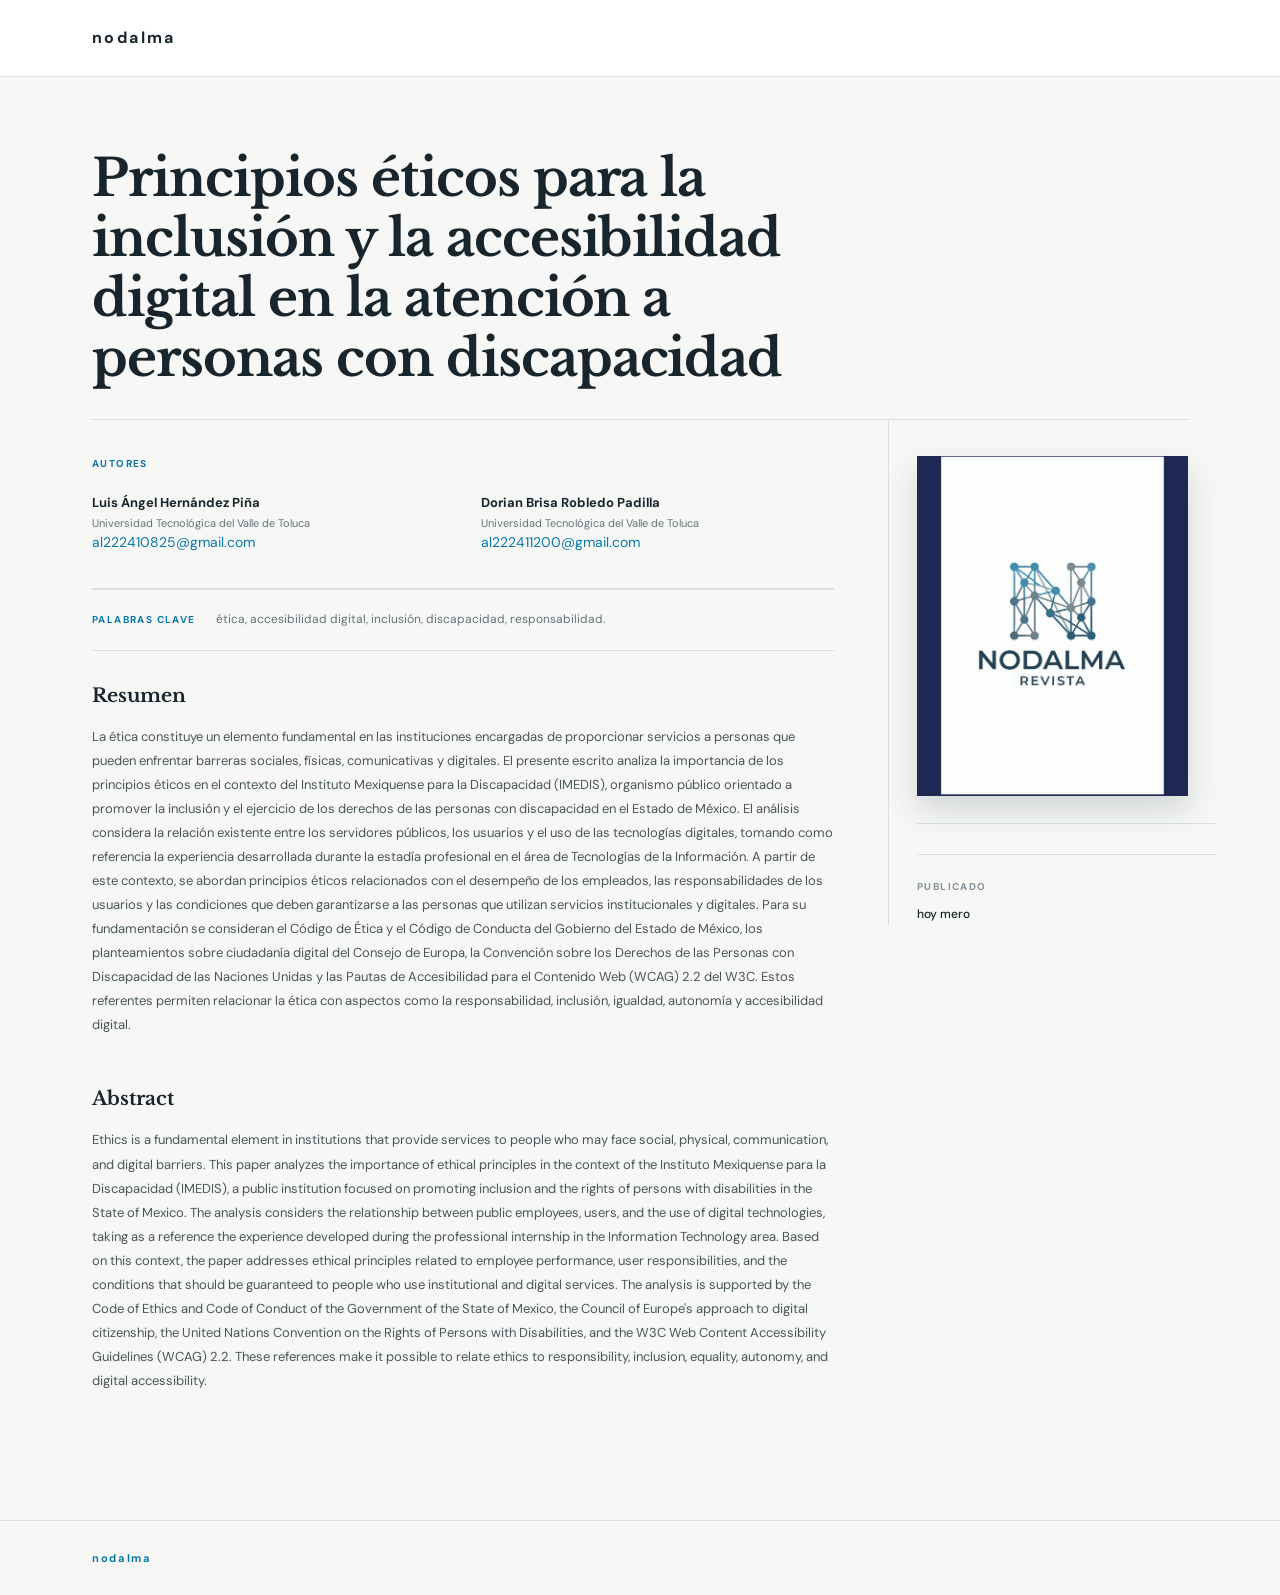
==== index.html @ c3dcac28 "primer comit" ====
<!DOCTYPE html>
<html lang="es">
<head>
  <meta charset="UTF-8">
  <meta name="viewport" content="width=device-width, initial-scale=1.0">
  <meta name="description" content="Principios éticos para la inclusión y la accesibilidad digital en la atención a personas con discapacidad. Artículo de la revista nodalma.">
  <title>Principios éticos para la inclusión y la accesibilidad digital en la atención a personas con discapacidad | nodalma</title>
  <link rel="preconnect" href="https://fonts.googleapis.com">
  <link rel="preconnect" href="https://fonts.gstatic.com" crossorigin>
  <link href="https://fonts.googleapis.com/css2?family=DM+Sans:wght@400;500;600;700&family=Libre+Baskerville:wght@400;700&display=swap" rel="stylesheet">
  <link rel="stylesheet" href="styles.css">
</head>
<body>
  <header class="site-header">
    <div class="header-inner">
      <a class="brand" href="#" aria-label="Revista nodalma inicio">
        <span>
          <strong>nodalma</strong>
        </span>
      </a>
    </div>
  </header>

  <main id="articulo">
    <div class="page-shell">
      <nav class="breadcrumbs" aria-label="Migas de pan">
      </nav>

      <div class="article-heading">
        <h1>Principios éticos para la inclusión y la accesibilidad digital en la atención a personas con discapacidad</h1>
      </div>

      <div class="content-grid">
        <article class="article-content">
          <section class="authors-section" aria-labelledby="autores">
            <h2 id="autores" class="section-label">Autores</h2>
            <div class="authors-list">
              <div class="author">
                <strong>Luis Ángel Hernández Piña</strong>
                <span>Universidad Tecnológica del Valle de Toluca</span>
                <a href="mailto:al222410825@gmail.com">al222410825@gmail.com</a>
              </div>
              <div class="author">
                <strong>Dorian Brisa Robledo Padilla</strong>
                <span>Universidad Tecnológica del Valle de Toluca</span>
                <a href="mailto:al222411200@gmail.com">al222411200@gmail.com</a>
              </div>
            </div>
          </section>

          <section class="keywords" aria-labelledby="palabras-clave">
            <h2 id="palabras-clave" class="section-label">Palabras clave</h2>
            <p>ética, accesibilidad digital, inclusión, discapacidad, responsabilidad.</p>
          </section>

          <section class="abstract" aria-labelledby="resumen">
            <h2 id="resumen">Resumen</h2>
            <p>La ética constituye un elemento fundamental en las instituciones encargadas de proporcionar servicios a personas que pueden enfrentar barreras sociales, físicas, comunicativas y digitales. El presente escrito analiza la importancia de los principios éticos en el contexto del Instituto Mexiquense para la Discapacidad (IMEDIS), organismo público orientado a promover la inclusión y el ejercicio de los derechos de las personas con discapacidad en el Estado de México. El análisis considera la relación existente entre los servidores públicos, los usuarios y el uso de las tecnologías digitales, tomando como referencia la experiencia desarrollada durante la estadía profesional en el área de Tecnologías de la Información. A partir de este contexto, se abordan principios éticos relacionados con el desempeño de los empleados, las responsabilidades de los usuarios y las condiciones que deben garantizarse a las personas que utilizan servicios institucionales y digitales. Para su fundamentación se consideran el Código de Ética y el Código de Conducta del Gobierno del Estado de México, los planteamientos sobre ciudadanía digital del Consejo de Europa, la Convención sobre los Derechos de las Personas con Discapacidad de las Naciones Unidas y las Pautas de Accesibilidad para el Contenido Web (WCAG) 2.2 del W3C. Estos referentes permiten relacionar la ética con aspectos como la responsabilidad, inclusión, igualdad, autonomía y accesibilidad digital.</p>
            
          </section>

          <section class="abstract abstract-english" aria-labelledby="abstract">
            <h2 id="abstract">Abstract</h2>
            <p>Ethics is a fundamental element in institutions that provide services to people who may face social, physical, communication, and digital barriers. This paper analyzes the importance of ethical principles in the context of the Instituto Mexiquense para la Discapacidad (IMEDIS), a public institution focused on promoting inclusion and the rights of persons with disabilities in the State of Mexico. The analysis considers the relationship between public employees, users, and the use of digital technologies, taking as a reference the experience developed during the professional internship in the Information Technology area. Based on this context, the paper addresses ethical principles related to employee performance, user responsibilities, and the conditions that should be guaranteed to people who use institutional and digital services. The analysis is supported by the Code of Ethics and Code of Conduct of the Government of the State of Mexico, the Council of Europe's approach to digital citizenship, the United Nations Convention on the Rights of Persons with Disabilities, and the W3C Web Content Accessibility Guidelines (WCAG) 2.2. These references make it possible to relate ethics to responsibility, inclusion, equality, autonomy, and digital accessibility.</p>
          </section>
        </article>

        <aside class="article-aside">
          <div class="cover-wrap" id="numero">
            <div class="cover">
              <img class="cover-image" src="image.png" alt="Logotipo de la revista nodalma">
            </div>

          </div>

          <div class="download-panel">
            <div class="download-actions" aria-label="Formatos disponibles">
            </div>
          </div>

          <div class="aside-block">
            <span class="aside-label">Publicado</span>
            <strong>hoy mero</strong>
          </div>
     
        </aside>
      </div>
    </div>
  </main>

  <footer class="site-footer" id="revista">
    <div><strong>nodalma</strong></div>
  </footer>
</body>
</html>
---- styles.css ----
:root {
  --ink: #18252d;
  --muted: #64737a;
  --blue: #0878a9;
  --blue-deep: #075371;
  --line: #d8e0e2;
  --paper: #f7f8f6;
  --white: #ffffff;
  --serif: "Libre Baskerville", Georgia, serif;
  --sans: "DM Sans", Arial, sans-serif;
}

* { box-sizing: border-box; }
html { scroll-behavior: smooth; }
body {
  margin: 0;
  color: var(--ink);
  background: var(--paper);
  font-family: var(--sans);
  font-size: 14px;
  line-height: 1.65;
}
a { color: var(--blue); text-decoration: none; }
a:hover { color: var(--blue-deep); text-decoration: underline; }

.site-header {
  border-bottom: 1px solid var(--line);
  background: rgba(255,255,255,.94);
  position: sticky;
  top: 0;
  z-index: 5;
  backdrop-filter: blur(12px);
}
.header-inner {
  max-width: 1180px;
  min-height: 76px;
  margin: auto;
  padding: 0 42px;
  display: flex;
  align-items: center;
  justify-content: space-between;
}
.brand { display: flex; align-items: center; gap: 11px; color: var(--ink); line-height: 1.05; }
.brand:hover { text-decoration: none; }
.brand-mark {
  width: 39px; height: 39px; display: grid; place-items: center;
  border: 1px solid var(--blue); color: var(--blue); font: 700 24px var(--serif);
}
.brand strong { display: block; letter-spacing: .15em; font-size: 16px; }
.brand small { display: block; margin-top: 4px; color: var(--muted); font-size: 8px; line-height: 1.35; letter-spacing: .02em; }
.main-nav { display: flex; gap: 28px; align-items: center; font-size: 12px; font-weight: 600; }
.main-nav a { color: var(--ink); }
.main-nav a:hover { color: var(--blue); text-decoration: none; }
.nav-search { font-size: 25px; line-height: 1; font-family: Georgia, serif; }

.page-shell { max-width: 1180px; margin: auto; padding: 28px 42px 80px; }
.breadcrumbs { display: flex; flex-wrap: wrap; gap: 8px; color: #819096; font-size: 11px; margin-bottom: 44px; }
.breadcrumbs a { color: var(--blue); }
.article-heading { border-bottom: 1px solid var(--line); padding-bottom: 30px; animation: rise .65s ease both; }
.eyebrow { margin: 0 0 12px; color: var(--blue); text-transform: uppercase; letter-spacing: .15em; font-size: 10px; font-weight: 700; }
h1 { max-width: 820px; margin: 0; font: 700 clamp(30px, 4vw, 54px)/1.17 var(--serif); letter-spacing: -.02em; }
.heading-meta { display: flex; gap: 22px; margin-top: 22px; color: var(--muted); font-size: 12px; }
.heading-meta span + span { border-left: 1px solid var(--line); padding-left: 22px; }

.content-grid { display: grid; grid-template-columns: minmax(0, 1fr) 300px; gap: 54px; align-items: start; }
.article-content { min-width: 0; padding-top: 36px; }
.authors-section { padding-bottom: 34px; border-bottom: 1px solid var(--line); }
.section-label, .aside-label { color: var(--blue); text-transform: uppercase; letter-spacing: .14em; font-size: 10px; font-weight: 700; }
.section-label { margin: 0 0 20px; }
.authors-list { display: grid; grid-template-columns: repeat(2, minmax(0, 1fr)); column-gap: 36px; row-gap: 17px; }
.author strong { display: block; font-size: 13px; font-weight: 700; }
.author span { display: block; margin-top: 2px; color: var(--muted); font-size: 11px; line-height: 1.4; }
.doi-row { display: flex; gap: 8px; align-items: baseline; margin: 28px 0 25px; font-size: 12px; }
.doi-row span { font-weight: 700; color: var(--ink); }
.keywords { display: flex; gap: 20px; align-items: baseline; padding: 20px 0; border-top: 1px solid var(--line); border-bottom: 1px solid var(--line); }
.keywords .section-label { margin: 0; flex: 0 0 auto; }
.keywords p { margin: 0; color: var(--muted); font-size: 12px; }
.abstract { padding-top: 33px; max-width: 760px; }
.abstract h2 { margin: 0 0 18px; font: 700 19px var(--serif); }
.abstract p { margin: 0 0 17px; color: #48565b; font-size: 13px; line-height: 1.85; }
.abstract-english { padding-bottom: 30px; }

.article-aside { border-left: 1px solid var(--line); padding: 36px 0 0 28px; animation: rise .65s .14s ease both; }
.cover-wrap { text-align: center; }
.cover {
  height: 340px; position: relative; overflow: hidden; padding: 0;
  color: white; text-align: left;
  background: linear-gradient(160deg, #080a12 0%, #13162a 49%, #0e304b 100%);
  box-shadow: 0 14px 30px rgba(14, 35, 44, .16);
}
.cover-image { width: 100%; height: 100%; display: block; object-fit: cover; object-position: center; }
.cover:before, .cover:after { display: none; }
.cover:before { width: 330px; height: 150px; left: -55px; bottom: -38px; background: radial-gradient(ellipse at 50% 0%, #6a8d8d 0 3%, #1c5667 23%, #06121e 68%); transform: rotate(-8deg); box-shadow: 0 -10px 32px rgba(120, 177, 169, .22); }
.cover:after { width: 2px; height: 2px; top: 80px; right: 34px; background: white; box-shadow: -113px -44px 0 #fff, -78px 5px 0 #c4e2ff, -31px -24px 0 #fff, 22px -55px 0 #d9e8ff, 52px 15px 0 #fff, 74px -36px 0 #b6cfff, -149px -2px 0 #fff, -133px 36px 0 #fff, -23px 48px 0 #ddeeff, 97px 58px 0 #fff; }
.cover-top { position: relative; z-index: 1; display: flex; align-items: center; gap: 8px; font-size: 11px; line-height: 1.15; letter-spacing: .07em; }
.cover-symbol { font-size: 29px; transform: rotate(-22deg); display: inline-block; }
.cover-top small { color: #b8c9d7; font-size: 6px; letter-spacing: .02em; }
.earth { position: absolute; z-index: 1; width: 220px; height: 92px; left: 18px; bottom: 78px; transform: rotate(-11deg); border-radius: 50%; border-top: 2px solid rgba(211, 241, 236, .45); box-shadow: 0 -5px 22px rgba(79, 166, 174, .38); }
.earth i, .earth b, .earth em { position: absolute; display: block; border-radius: 50%; background: #b9d9b8; opacity: .55; }
.earth i { width: 47px; height: 22px; left: 41px; top: 17px; transform: rotate(19deg); }
.earth b { width: 73px; height: 25px; left: 108px; top: 35px; transform: rotate(-18deg); }
.earth em { width: 30px; height: 14px; left: 166px; top: 13px; }
.cover-title { position: absolute; z-index: 1; bottom: 47px; left: 17px; right: 17px; font: 8px/1.45 var(--serif); color: #d7e2e7; }
.cover-bottom { position: absolute; z-index: 1; bottom: 17px; left: 17px; color: #9aabb8; font-size: 8px; line-height: 1.45; }
.cover-caption { margin: 12px 0 0; color: var(--muted); font-size: 11px; line-height: 1.5; }
.download-panel { margin: 27px -28px 0 0; padding: 15px 0; border-top: 1px solid var(--line); border-bottom: 1px solid var(--line); }
.download-actions { display: flex; gap: 7px; justify-content: center; }
.download-actions a { border: 1px solid #a9c3cc; padding: 6px 9px; color: var(--blue-deep); font-size: 11px; font-weight: 600; line-height: 1; }
.download-actions a:hover { background: #eaf4f6; text-decoration: none; }
.download-actions span { margin-right: 4px; font-size: 13px; }
.aside-block { margin-top: 24px; padding-right: 4px; }
.aside-label { display: block; margin-bottom: 7px; color: #829298; font-size: 10px; }
.aside-block strong { font-size: 12px; font-weight: 500; }
.citation p { margin: 0; color: var(--muted); font-size: 10px; line-height: 1.65; }

.site-footer { display: flex; justify-content: space-between; gap: 20px; padding: 28px max(42px, calc((100% - 1096px) / 2)); color: #718087; border-top: 1px solid var(--line); font-size: 11px; }
.site-footer div { display: flex; gap: 12px; align-items: center; }
.site-footer strong { color: var(--blue); letter-spacing: .15em; }
@keyframes rise { from { opacity: 0; transform: translateY(14px); } to { opacity: 1; transform: translateY(0); } }

@media (max-width: 760px) {
  .header-inner { min-height: 68px; padding: 0 20px; }
  .main-nav { gap: 13px; }
  .main-nav a:not(.nav-search) { display: none; }
  .page-shell { padding: 24px 20px 55px; }
  .breadcrumbs { margin-bottom: 32px; font-size: 10px; }
  h1 { font-size: 31px; }
  .heading-meta { flex-direction: column; gap: 4px; }
  .heading-meta span + span { border: 0; padding-left: 0; }
  .content-grid { display: flex; flex-direction: column; gap: 0; }
  .article-aside { order: -1; width: 100%; border-left: 0; padding: 30px 0 0; }
  .cover { max-width: 300px; margin: auto; height: 310px; }
  .download-panel { margin: 24px 0 0; }
  .authors-list { grid-template-columns: 1fr; row-gap: 14px; }
  .keywords { display: block; }
  .keywords .section-label { margin-bottom: 8px; }
  .site-footer { flex-direction: column; padding: 25px 20px; }
}
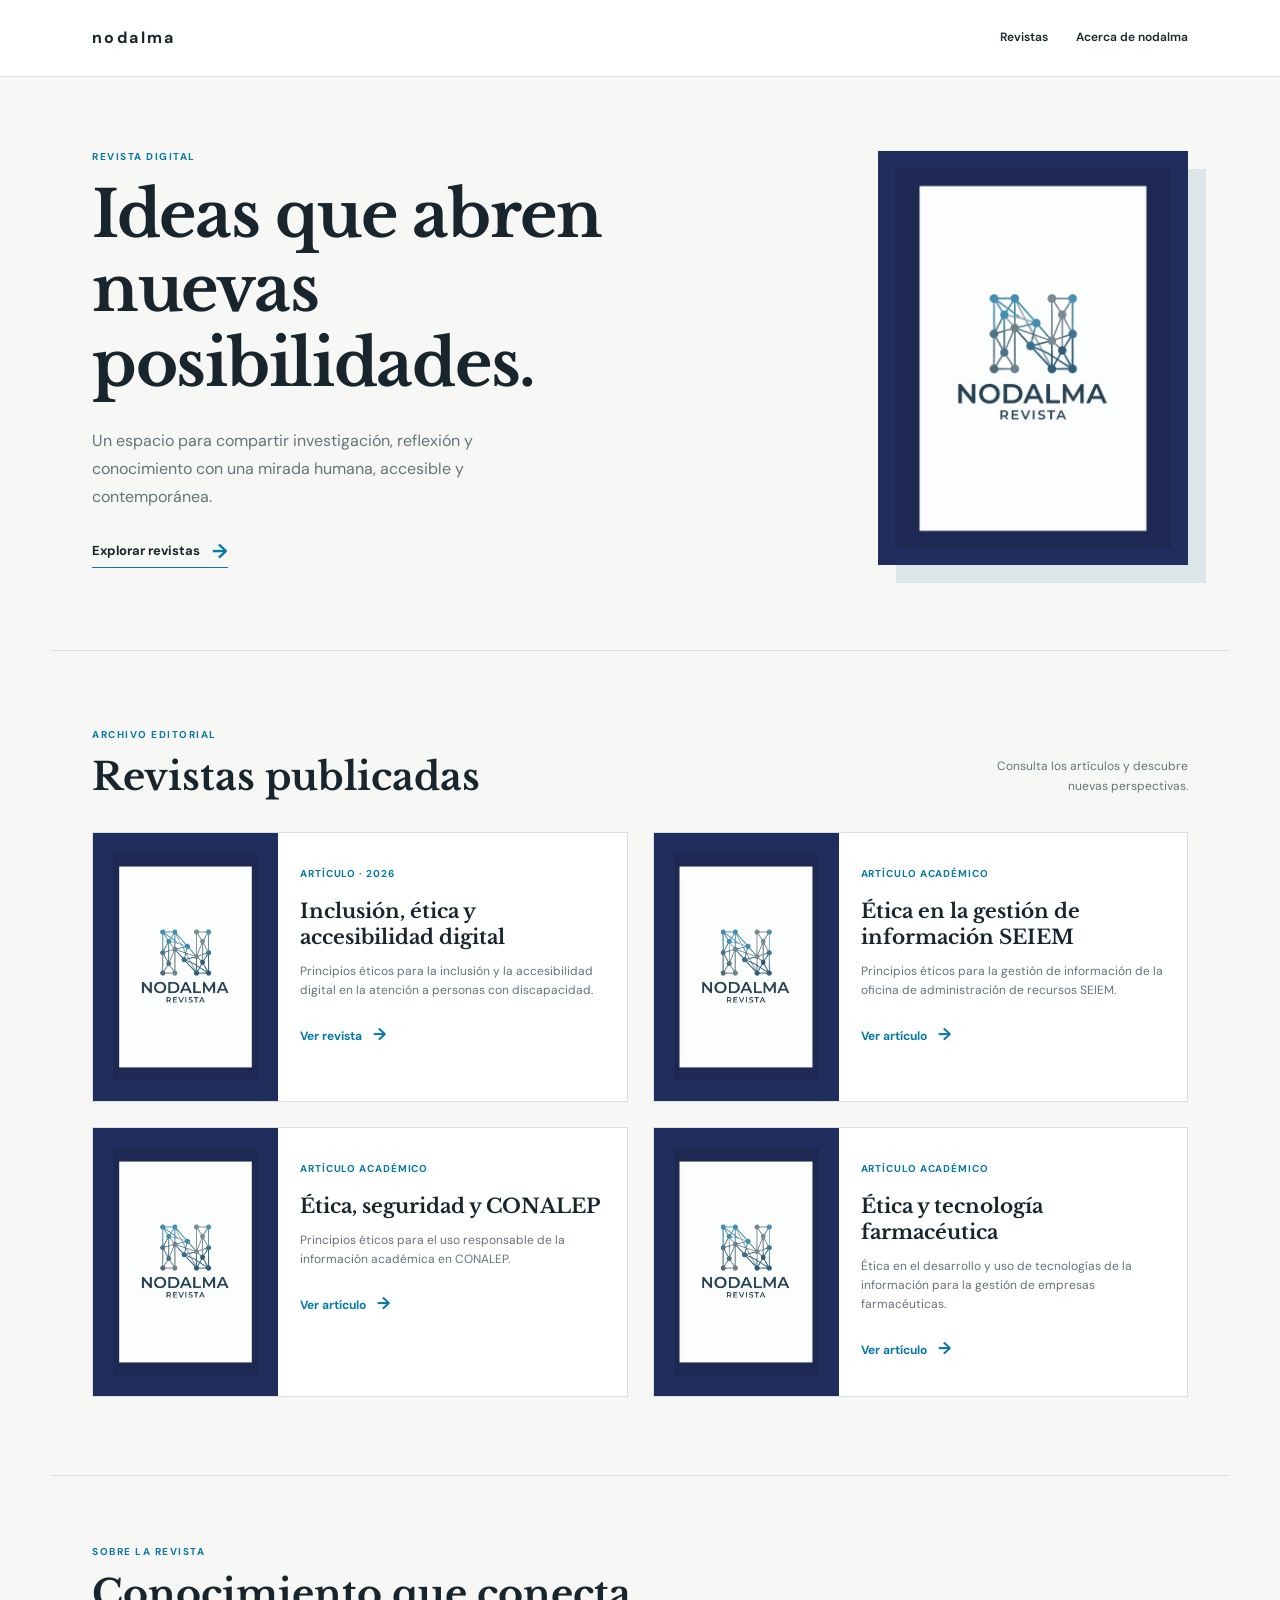
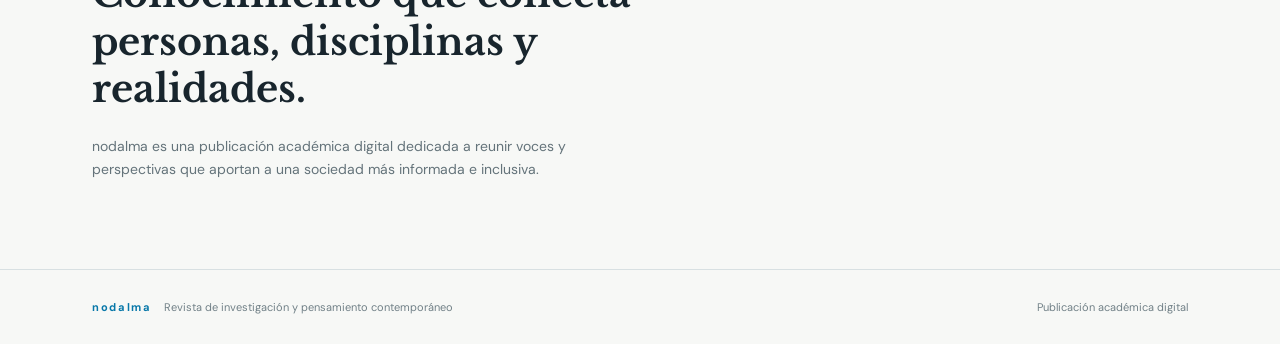
==== commit 015b43bc: "cambios nuevos" ====
--- a/index.html
+++ b/index.html
@@ -3,93 +3,63 @@
 <head>
   <meta charset="UTF-8">
   <meta name="viewport" content="width=device-width, initial-scale=1.0">
-  <meta name="description" content="Principios éticos para la inclusión y la accesibilidad digital en la atención a personas con discapacidad. Artículo de la revista nodalma.">
-  <title>Principios éticos para la inclusión y la accesibilidad digital en la atención a personas con discapacidad | nodalma</title>
+  <meta name="description" content="nodalma, revista de investigación y pensamiento contemporáneo.">
+  <title>nodalma | Revista</title>
   <link rel="preconnect" href="https://fonts.googleapis.com">
   <link rel="preconnect" href="https://fonts.gstatic.com" crossorigin>
   <link href="https://fonts.googleapis.com/css2?family=DM+Sans:wght@400;500;600;700&family=Libre+Baskerville:wght@400;700&display=swap" rel="stylesheet">
   <link rel="stylesheet" href="styles.css">
 </head>
-<body>
+<body class="home-page">
   <header class="site-header">
     <div class="header-inner">
-      <a class="brand" href="#" aria-label="Revista nodalma inicio">
-        <span>
-          <strong>nodalma</strong>
-        </span>
-      </a>
+      <a class="brand" href="index.html" aria-label="Inicio de nodalma"><strong>nodalma</strong></a>
+      <nav class="main-nav" aria-label="Navegación principal">
+        <a href="#revistas">Revistas</a>
+        <a href="#acerca">Acerca de nodalma</a>
+      </nav>
     </div>
   </header>
 
-  <main id="articulo">
-    <div class="page-shell">
-      <nav class="breadcrumbs" aria-label="Migas de pan">
-      </nav>
+  <main>
+    <section class="home-hero" aria-labelledby="titulo-inicio">
+      <div class="home-hero-copy">
+        <p class="eyebrow">Revista digital</p>
+        <h1 id="titulo-inicio">Ideas que abren<br>nuevas posibilidades.</h1>
+        <p>Un espacio para compartir investigación, reflexión y conocimiento con una mirada humana, accesible y contemporánea.</p>
+        <a class="text-link" href="#revistas">Explorar revistas <span>→</span></a>
+      </div>
+      <div class="home-logo-frame"><img src="image.png" alt="Logotipo de nodalma revista"></div>
+    </section>
 
-      <div class="article-heading">
-        <h1>Principios éticos para la inclusión y la accesibilidad digital en la atención a personas con discapacidad</h1>
+    <section class="issues-section page-shell" id="revistas" aria-labelledby="titulo-revistas">
+      <div class="section-intro">
+        <div><p class="eyebrow">Archivo editorial</p><h2 id="titulo-revistas">Revistas publicadas</h2></div>
+        <p class="section-note">Consulta los artículos y descubre nuevas perspectivas.</p>
       </div>
+      <div class="issues-grid">
+        <a class="issue-card" href="articulo.html">
+          <div class="issue-cover"><img src="image.png" alt="Portada de nodalma, artículo de inclusión digital"></div>
+          <div class="issue-info"><span class="issue-number">Artículo · 2026</span><h3>Inclusión, ética y accesibilidad digital</h3><p>Principios éticos para la inclusión y la accesibilidad digital en la atención a personas con discapacidad.</p><span class="card-link">Ver revista <b>→</b></span></div>
+        </a>
+        <a class="issue-card" href="seiem.html">
+          <div class="issue-cover"><img src="image.png" alt="Portada de nodalma, artículo sobre SEIEM"></div>
+          <div class="issue-info"><span class="issue-number">Artículo académico</span><h3>Ética en la gestión de información SEIEM</h3><p>Principios éticos para la gestión de información de la oficina de administración de recursos SEIEM.</p><span class="card-link">Ver artículo <b>→</b></span></div>
+        </a>
+        <a class="issue-card" href="conalep.html">
+          <div class="issue-cover"><img src="image.png" alt="Portada de nodalma, artículo sobre CONALEP"></div>
+          <div class="issue-info"><span class="issue-number">Artículo académico</span><h3>Ética, seguridad y CONALEP</h3><p>Principios éticos para el uso responsable de la información académica en CONALEP.</p><span class="card-link">Ver artículo <b>→</b></span></div>
+        </a>
+        <a class="issue-card" href="farma.html">
+          <div class="issue-cover"><img src="image.png" alt="Portada de nodalma, artículo sobre empresas farmacéuticas"></div>
+          <div class="issue-info"><span class="issue-number">Artículo académico</span><h3>Ética y tecnología farmacéutica</h3><p>Ética en el desarrollo y uso de tecnologías de la información para la gestión de empresas farmacéuticas.</p><span class="card-link">Ver artículo <b>→</b></span></div>
+        </a>
+      </div>
+    </section>
 
-      <div class="content-grid">
-        <article class="article-content">
-          <section class="authors-section" aria-labelledby="autores">
-            <h2 id="autores" class="section-label">Autores</h2>
-            <div class="authors-list">
-              <div class="author">
-                <strong>Luis Ángel Hernández Piña</strong>
-                <span>Universidad Tecnológica del Valle de Toluca</span>
-                <a href="mailto:al222410825@gmail.com">al222410825@gmail.com</a>
-              </div>
-              <div class="author">
-                <strong>Dorian Brisa Robledo Padilla</strong>
-                <span>Universidad Tecnológica del Valle de Toluca</span>
-                <a href="mailto:al222411200@gmail.com">al222411200@gmail.com</a>
-              </div>
-            </div>
-          </section>
-
-          <section class="keywords" aria-labelledby="palabras-clave">
-            <h2 id="palabras-clave" class="section-label">Palabras clave</h2>
-            <p>ética, accesibilidad digital, inclusión, discapacidad, responsabilidad.</p>
-          </section>
-
-          <section class="abstract" aria-labelledby="resumen">
-            <h2 id="resumen">Resumen</h2>
-            <p>La ética constituye un elemento fundamental en las instituciones encargadas de proporcionar servicios a personas que pueden enfrentar barreras sociales, físicas, comunicativas y digitales. El presente escrito analiza la importancia de los principios éticos en el contexto del Instituto Mexiquense para la Discapacidad (IMEDIS), organismo público orientado a promover la inclusión y el ejercicio de los derechos de las personas con discapacidad en el Estado de México. El análisis considera la relación existente entre los servidores públicos, los usuarios y el uso de las tecnologías digitales, tomando como referencia la experiencia desarrollada durante la estadía profesional en el área de Tecnologías de la Información. A partir de este contexto, se abordan principios éticos relacionados con el desempeño de los empleados, las responsabilidades de los usuarios y las condiciones que deben garantizarse a las personas que utilizan servicios institucionales y digitales. Para su fundamentación se consideran el Código de Ética y el Código de Conducta del Gobierno del Estado de México, los planteamientos sobre ciudadanía digital del Consejo de Europa, la Convención sobre los Derechos de las Personas con Discapacidad de las Naciones Unidas y las Pautas de Accesibilidad para el Contenido Web (WCAG) 2.2 del W3C. Estos referentes permiten relacionar la ética con aspectos como la responsabilidad, inclusión, igualdad, autonomía y accesibilidad digital.</p>
-            
-          </section>
-
-          <section class="abstract abstract-english" aria-labelledby="abstract">
-            <h2 id="abstract">Abstract</h2>
-            <p>Ethics is a fundamental element in institutions that provide services to people who may face social, physical, communication, and digital barriers. This paper analyzes the importance of ethical principles in the context of the Instituto Mexiquense para la Discapacidad (IMEDIS), a public institution focused on promoting inclusion and the rights of persons with disabilities in the State of Mexico. The analysis considers the relationship between public employees, users, and the use of digital technologies, taking as a reference the experience developed during the professional internship in the Information Technology area. Based on this context, the paper addresses ethical principles related to employee performance, user responsibilities, and the conditions that should be guaranteed to people who use institutional and digital services. The analysis is supported by the Code of Ethics and Code of Conduct of the Government of the State of Mexico, the Council of Europe's approach to digital citizenship, the United Nations Convention on the Rights of Persons with Disabilities, and the W3C Web Content Accessibility Guidelines (WCAG) 2.2. These references make it possible to relate ethics to responsibility, inclusion, equality, autonomy, and digital accessibility.</p>
-          </section>
-        </article>
-
-        <aside class="article-aside">
-          <div class="cover-wrap" id="numero">
-            <div class="cover">
-              <img class="cover-image" src="image.png" alt="Logotipo de la revista nodalma">
-            </div>
-
-          </div>
-
-          <div class="download-panel">
-            <div class="download-actions" aria-label="Formatos disponibles">
-            </div>
-          </div>
-
-          <div class="aside-block">
-            <span class="aside-label">Publicado</span>
-            <strong>hoy mero</strong>
-          </div>
-     
-        </aside>
-      </div>
-    </div>
+    <section class="about-strip page-shell" id="acerca"><p class="eyebrow">Sobre la revista</p><h2>Conocimiento que conecta personas, disciplinas y realidades.</h2><p>nodalma es una publicación académica digital dedicada a reunir voces y perspectivas que aportan a una sociedad más informada e inclusiva.</p></section>
   </main>
 
-  <footer class="site-footer" id="revista">
-    <div><strong>nodalma</strong></div>
-  </footer>
+  <footer class="site-footer"><div><strong>nodalma</strong><span>Revista de investigación y pensamiento contemporáneo</span></div><span>Publicación académica digital</span></footer>
 </body>
 </html>
--- a/styles.css
+++ b/styles.css
@@ -136,3 +136,55 @@
   .keywords .section-label { margin-bottom: 8px; }
   .site-footer { flex-direction: column; padding: 25px 20px; }
 }
+
+/* Home */
+.home-hero { max-width: 1180px; min-height: 530px; margin: auto; padding: 72px 42px 82px; display: grid; grid-template-columns: 1fr 330px; gap: 90px; align-items: center; }
+.home-hero-copy { animation: rise .65s ease both; }
+.home-hero h1 { max-width: 620px; margin: 0; font-size: clamp(38px, 5vw, 65px); }
+.home-hero-copy > p:not(.eyebrow) { max-width: 460px; margin: 25px 0 28px; color: var(--muted); font-size: 16px; line-height: 1.75; }
+.text-link { display: inline-flex; align-items: center; gap: 12px; color: var(--ink); font-weight: 700; font-size: 13px; border-bottom: 1px solid var(--blue); padding-bottom: 5px; }
+.text-link span { color: var(--blue); font-size: 20px; line-height: .5; }
+.text-link:hover { text-decoration: none; color: var(--blue); }
+.home-logo-frame { justify-self: end; width: 310px; padding: 17px; background: #202e5d; box-shadow: 18px 18px 0 #dce6e8; animation: rise .65s .14s ease both; }
+.home-logo-frame img { display: block; width: 100%; height: 380px; object-fit: cover; }
+.issues-section { padding-top: 76px; padding-bottom: 78px; border-top: 1px solid var(--line); }
+.section-intro { display: flex; align-items: end; justify-content: space-between; gap: 20px; margin-bottom: 31px; }
+.section-intro h2, .about-strip h2 { margin: 0; font: 700 clamp(26px, 3vw, 38px)/1.25 var(--serif); }
+.section-intro .eyebrow, .about-strip .eyebrow { margin-bottom: 10px; }
+.section-note { max-width: 220px; margin: 0 0 4px; color: var(--muted); font-size: 12px; text-align: right; }
+.issues-grid { display: grid; grid-template-columns: minmax(0, 1fr) minmax(0, 1fr); gap: 25px; }
+.issue-card { display: grid; grid-template-columns: 185px 1fr; min-height: 270px; color: var(--ink); border: 1px solid var(--line); background: var(--white); transition: transform .2s ease, box-shadow .2s ease; }
+.issue-card:hover { color: var(--ink); text-decoration: none; transform: translateY(-4px); box-shadow: 0 12px 25px rgba(24, 37, 45, .1); }
+.issue-cover { padding: 20px; background: #202e5d; }
+.issue-cover img { display: block; width: 100%; height: 228px; object-fit: cover; }
+.issue-info { padding: 28px 22px; }
+.issue-number { color: var(--blue); font-size: 10px; font-weight: 700; letter-spacing: .09em; text-transform: uppercase; }
+.issue-info h3 { margin: 14px 0 12px; font: 700 20px/1.3 var(--serif); }
+.issue-info p { margin: 0; color: var(--muted); font-size: 12px; line-height: 1.6; }
+.card-link { display: block; margin-top: 20px; color: var(--blue); font-size: 12px; font-weight: 700; }
+.card-link b { margin-left: 8px; font-size: 17px; }
+.empty-issue { min-height: 270px; padding: 32px; display: flex; flex-direction: column; justify-content: center; border: 1px dashed #b9c9cd; color: var(--muted); }
+.empty-issue span { color: var(--blue); text-transform: uppercase; letter-spacing: .13em; font-size: 10px; font-weight: 700; }
+.empty-issue p { max-width: 190px; margin: 12px 0 0; font: 700 20px/1.4 var(--serif); color: var(--ink); }
+.about-strip { padding-top: 68px; padding-bottom: 88px; border-top: 1px solid var(--line); }
+.about-strip h2 { max-width: 620px; }
+.about-strip > p:last-child { max-width: 520px; margin: 22px 0 0; color: var(--muted); font-size: 14px; }
+
+@media (max-width: 760px) {
+  .home-hero { min-height: auto; padding: 58px 20px 70px; display: flex; flex-direction: column; align-items: flex-start; gap: 46px; }
+  .home-hero-copy > p:not(.eyebrow) { font-size: 14px; }
+  .home-logo-frame { width: min(270px, 80vw); align-self: center; padding: 12px; box-shadow: 12px 12px 0 #dce6e8; }
+  .home-logo-frame img { height: 325px; }
+  .issues-section { padding-top: 55px; padding-bottom: 58px; }
+  .section-intro { display: block; }
+  .section-note { margin-top: 13px; text-align: left; }
+  .issues-grid { grid-template-columns: 1fr; }
+  .issue-card { grid-template-columns: 125px 1fr; min-height: 210px; }
+  .issue-cover { padding: 12px; }
+  .issue-cover img { height: 185px; }
+  .issue-info { padding: 20px 15px; }
+  .issue-info h3 { font-size: 16px; }
+  .issue-info p { font-size: 11px; }
+  .empty-issue { min-height: 170px; }
+  .about-strip { padding-top: 55px; padding-bottom: 65px; }
+}
